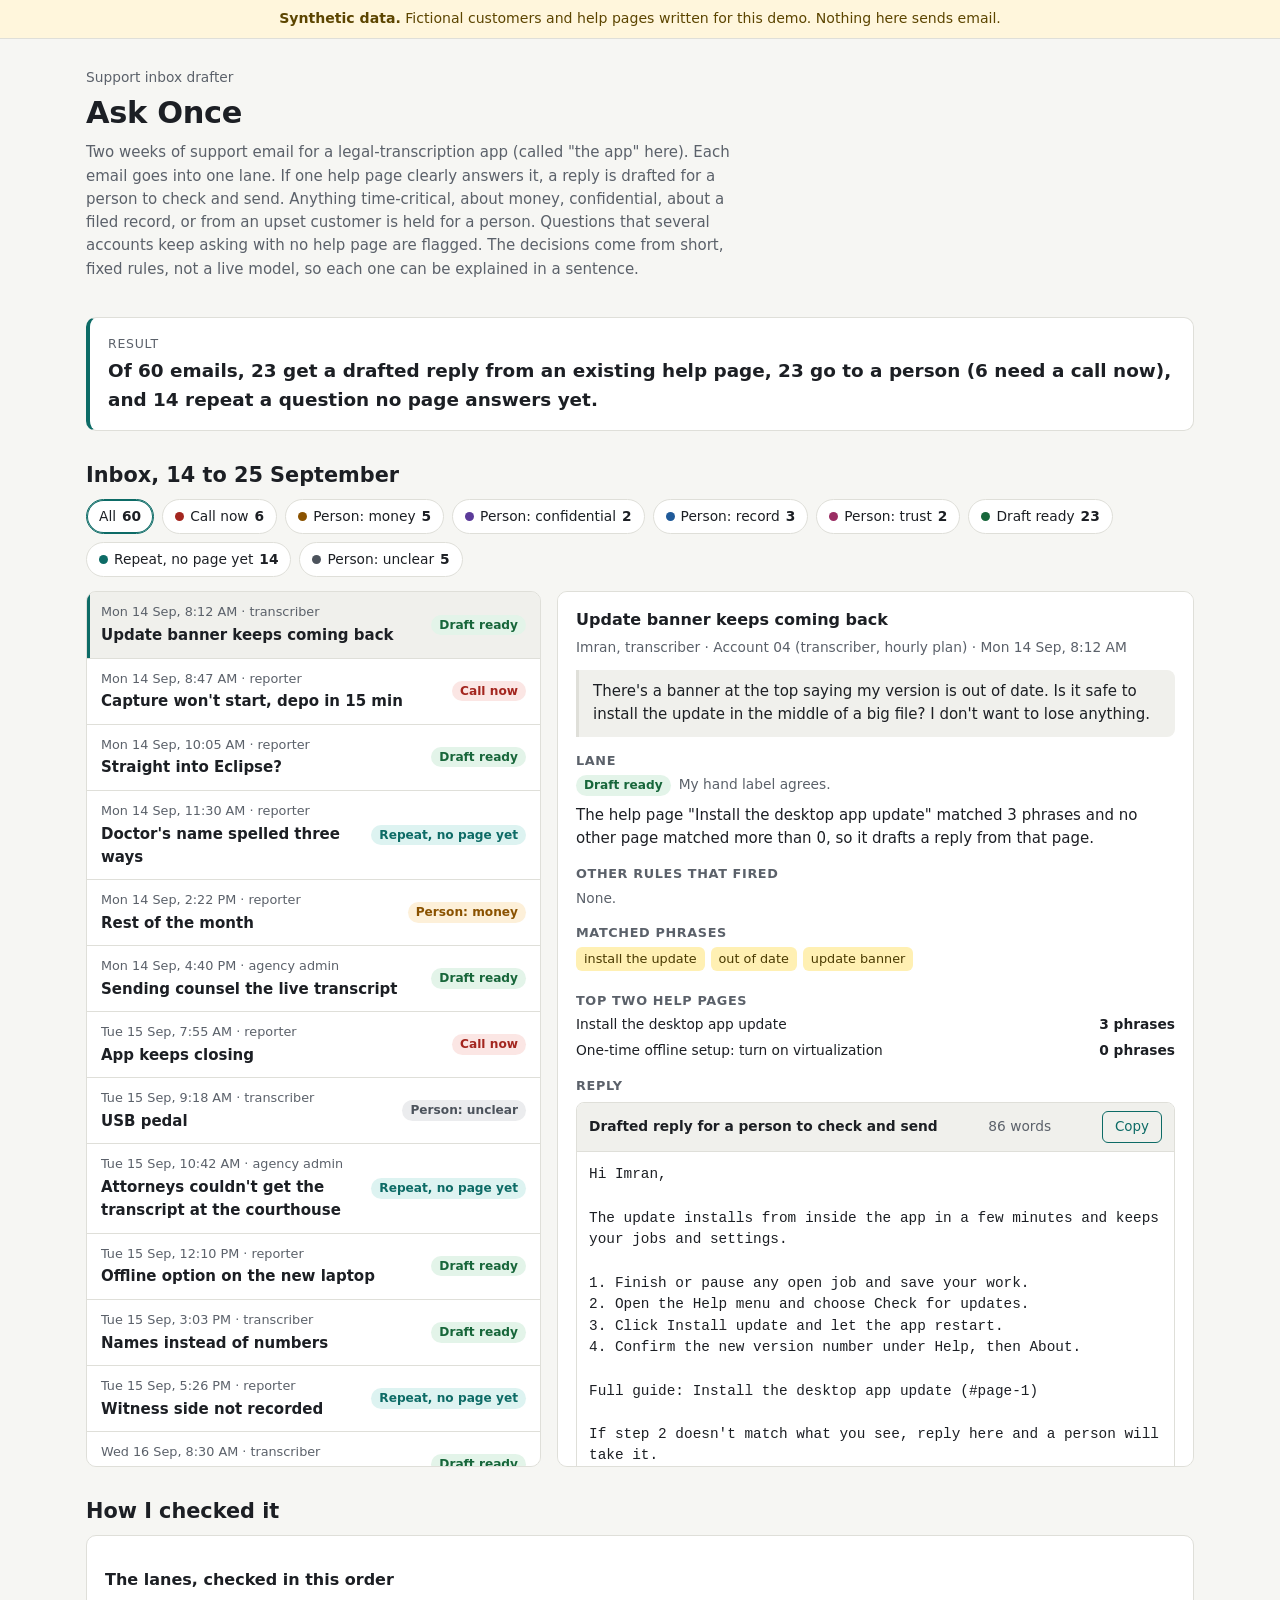
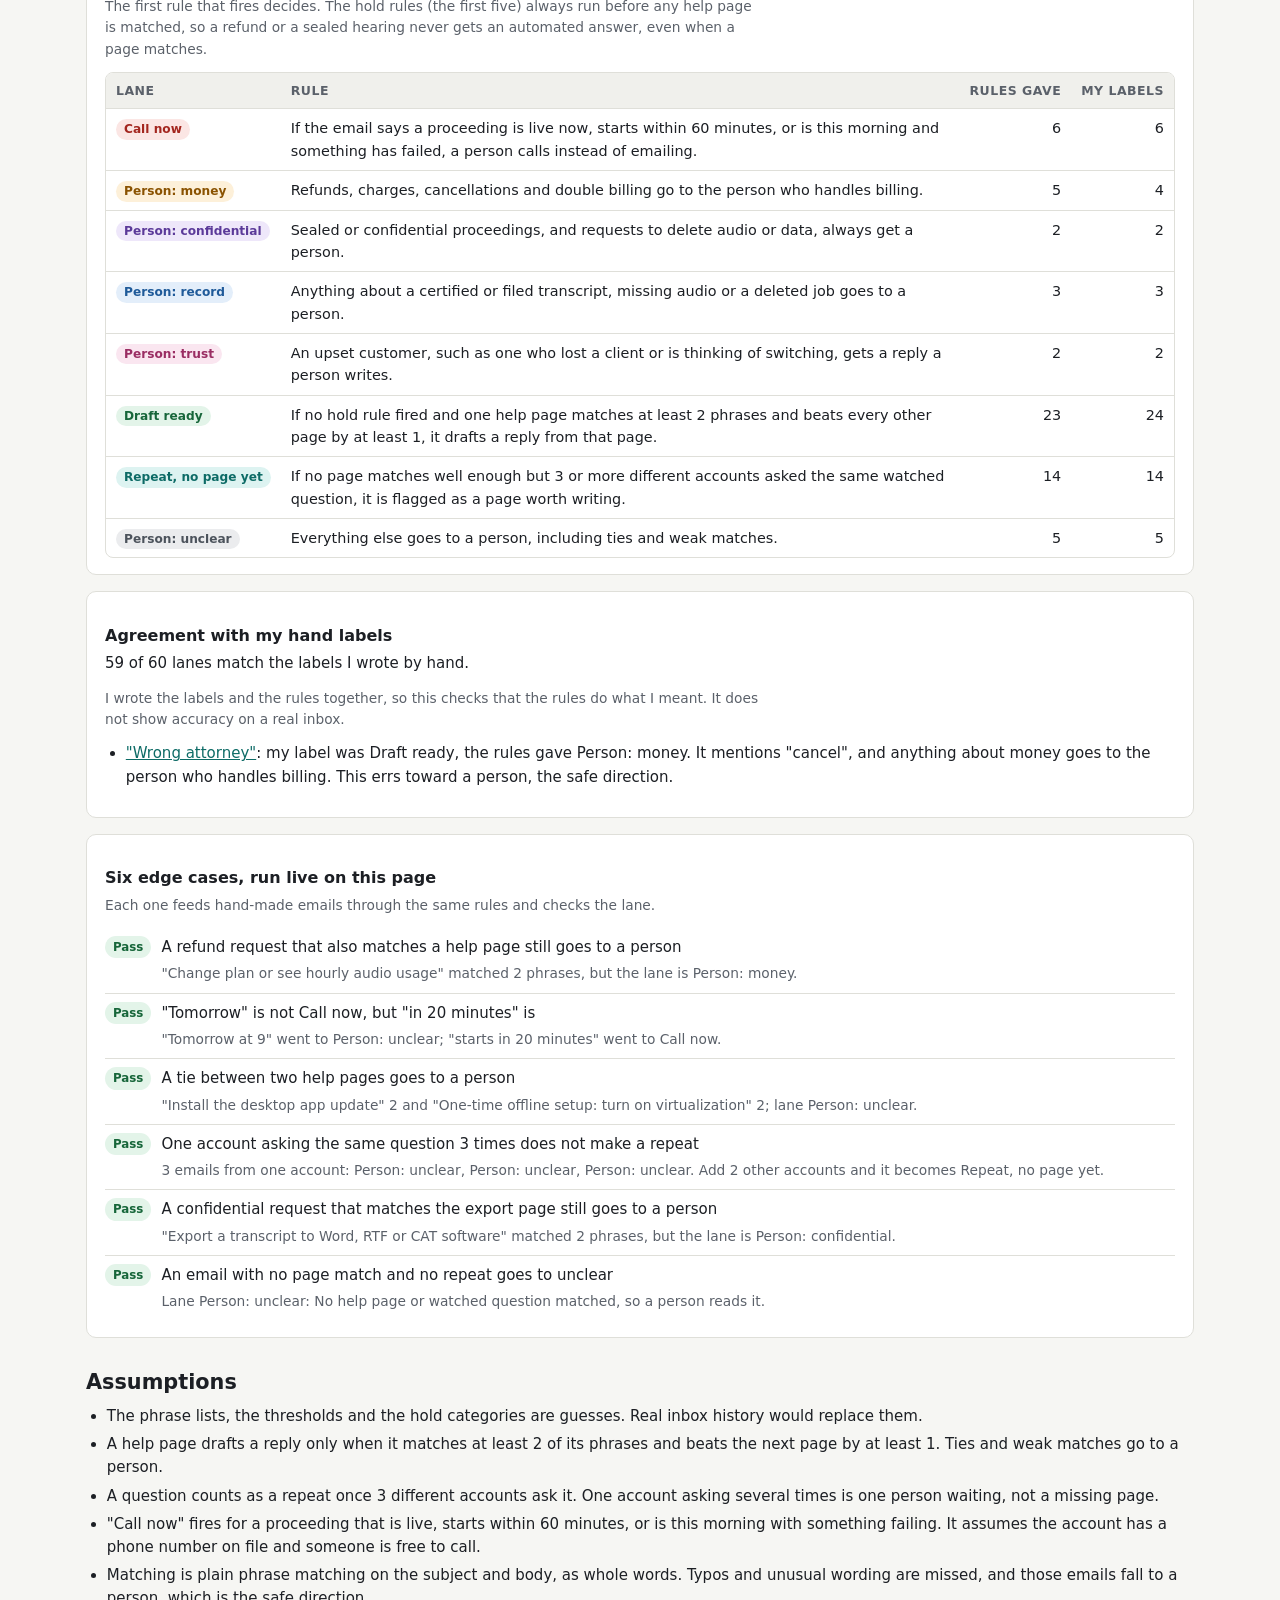
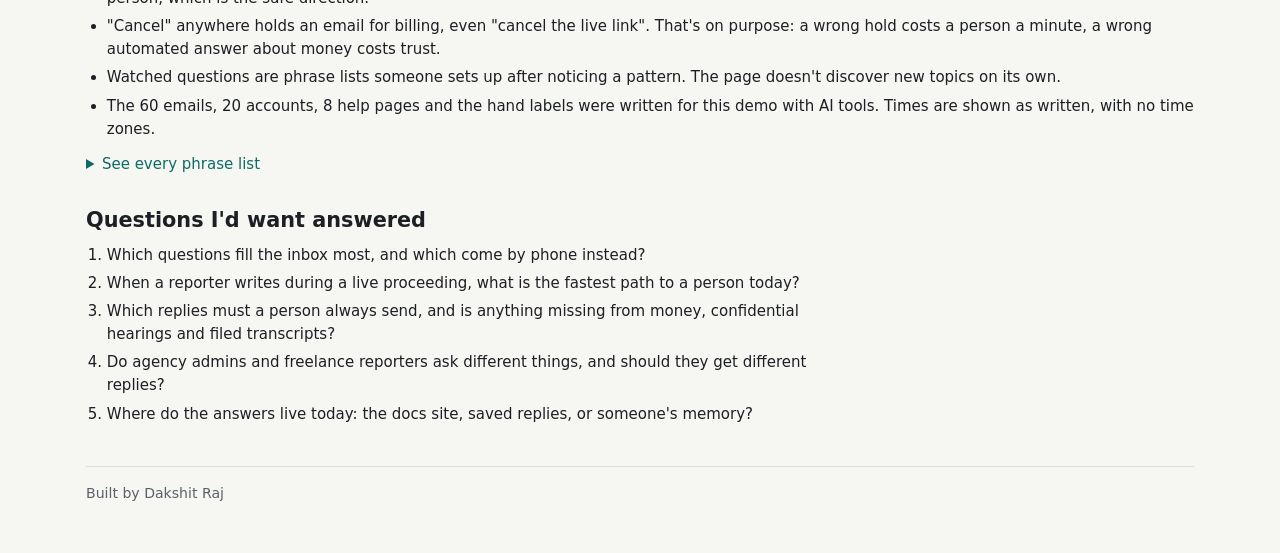
==== index.html @ 1c15a2d5 "Publish work sample" ====
<!doctype html>
<html lang="en">
<head>
<meta charset="utf-8">
<meta name="viewport" content="width=device-width, initial-scale=1, viewport-fit=cover">
<title>Ask Once</title>
<meta name="description" content="A support-inbox drafter for a legal-transcription app: drafts replies from help pages, holds time-critical, money, confidential and record emails for a person, and flags repeat questions with no page yet. Synthetic data.">
<link rel="stylesheet" href="styles.css">
</head>
<body>

<div class="banner" role="note"><strong>Synthetic data.</strong> Fictional customers and help pages written for this demo. Nothing here sends email.</div>

<div class="wrap">

  <header class="top">
    <p class="kicker">Support inbox drafter</p>
    <h1>Ask Once</h1>
    <p class="lede">Two weeks of support email for a legal-transcription app (called "the app" here). Each email goes into one lane. If one help page clearly answers it, a reply is drafted for a person to check and send. Anything time-critical, about money, confidential, about a filed record, or from an upset customer is held for a person. Questions that several accounts keep asking with no help page are flagged. The decisions come from short, fixed rules, not a live model, so each one can be explained in a sentence.</p>
  </header>

  <section class="result" id="result" aria-live="polite">
    <p class="result-label">Result</p>
    <p class="headline" id="headline">Turn on JavaScript to sort the inbox.</p>
  </section>

  <section aria-labelledby="inbox-h">
    <h2 id="inbox-h">Inbox, 14 to 25 September</h2>
    <ul class="chips" id="chips" aria-label="Filter by lane"></ul>
    <div class="inbox">
      <div class="list-wrap">
        <ul class="list" id="list" aria-label="Emails"></ul>
      </div>
      <article class="detail" id="detail" aria-live="polite" tabindex="-1">
        <p class="muted">Pick an email to see its lane, the rule that decided it, and the reply.</p>
      </article>
    </div>
  </section>

  <section id="checks" aria-labelledby="checks-h">
    <h2 id="checks-h">How I checked it</h2>
    <div class="checks-grid">
      <div class="card">
        <h3>The lanes, checked in this order</h3>
        <p class="section-note small">The first rule that fires decides. The hold rules (the first five) always run before any help page is matched, so a refund or a sealed hearing never gets an automated answer, even when a page matches.</p>
        <div class="table-scroll">
          <table class="rules-table">
            <thead><tr><th>Lane</th><th>Rule</th><th class="num">Rules gave</th><th class="num">My labels</th></tr></thead>
            <tbody id="lane-table"></tbody>
          </table>
        </div>
      </div>
      <div class="card">
        <h3>Agreement with my hand labels</h3>
        <p id="agreement"></p>
        <p class="section-note small">I wrote the labels and the rules together, so this checks that the rules do what I meant. It does not show accuracy on a real inbox.</p>
        <ul id="disagreements"></ul>
      </div>
      <div class="card">
        <h3>Six edge cases, run live on this page</h3>
        <p class="section-note small">Each one feeds hand-made emails through the same rules and checks the lane.</p>
        <ol class="edge" id="edge-cases"></ol>
      </div>
    </div>
  </section>

  <section id="assumptions" aria-labelledby="assumptions-h">
    <h2 id="assumptions-h">Assumptions</h2>
    <ul>
      <li>The phrase lists, the thresholds and the hold categories are guesses. Real inbox history would replace them.</li>
      <li>A help page drafts a reply only when it matches at least <span data-setting="minPageScore">2</span> of its phrases and beats the next page by at least <span data-setting="minLead">1</span>. Ties and weak matches go to a person.</li>
      <li>A question counts as a repeat once <span data-setting="minRepeatAccounts">3</span> different accounts ask it. One account asking several times is one person waiting, not a missing page.</li>
      <li>"Call now" fires for a proceeding that is live, starts within <span data-setting="callNowMaxMinutes">60</span> minutes, or is this morning with something failing. It assumes the account has a phone number on file and someone is free to call.</li>
      <li>Matching is plain phrase matching on the subject and body, as whole words. Typos and unusual wording are missed, and those emails fall to a person, which is the safe direction.</li>
      <li>"Cancel" anywhere holds an email for billing, even "cancel the live link". That's on purpose: a wrong hold costs a person a minute, a wrong automated answer about money costs trust.</li>
      <li>Watched questions are phrase lists someone sets up after noticing a pattern. The page doesn't discover new topics on its own.</li>
      <li>The 60 emails, 20 accounts, 8 help pages and the hand labels were written for this demo with AI tools. Times are shown as written, with no time zones.</li>
    </ul>
    <details>
      <summary>See every phrase list</summary>
      <div id="phrase-lists"></div>
    </details>
  </section>

  <section id="questions" aria-labelledby="questions-h">
    <h2 id="questions-h">Questions I'd want answered</h2>
    <ol class="questions">
      <li>Which questions fill the inbox most, and which come by phone instead?</li>
      <li>When a reporter writes during a live proceeding, what is the fastest path to a person today?</li>
      <li>Which replies must a person always send, and is anything missing from money, confidential hearings and filed transcripts?</li>
      <li>Do agency admins and freelance reporters ask different things, and should they get different replies?</li>
      <li>Where do the answers live today: the docs site, saved replies, or someone's memory?</li>
    </ol>
  </section>

  <footer class="foot">
    <span>Built by Dakshit Raj</span>
    <a href="gaps.html" id="gaps-link" hidden>What to write next: the repeat questions and the pages they need</a>
  </footer>

</div>

<script src="data.js"></script>
<script src="rules.mjs"></script>
<script src="app.js"></script>
</body>
</html>
---- styles.css ----
/* Ask Once: shared styles for index.html and gaps.html. Light and dark themes. */

:root {
  color-scheme: light;
  --bg: #f6f6f3;
  --surface: #ffffff;
  --surface-2: #f0f0ec;
  --fg: #1c1f24;
  --muted: #5b616a;
  --border: #dfdfd9;
  --accent: #0d6b66;
  --accent-fg: #ffffff;
  --focus: #1b74d4;
  --banner-bg: #fff6dc;
  --banner-fg: #5c4500;
  --mark-bg: #fff0b3;
  --mark-fg: #4a3a00;
  --pass: #17663a;
  --pass-bg: #e3f4e9;
  --fail: #a3261f;
  --fail-bg: #fbe6e4;

  --lane-call_now: #a3261f;   --lane-call_now-bg: #fbe6e4;
  --lane-money: #8a5200;      --lane-money-bg: #fdf0d9;
  --lane-confidential: #5b3a99; --lane-confidential-bg: #eee7fa;
  --lane-record: #1f5a99;     --lane-record-bg: #e3eefa;
  --lane-trust: #9a2d63;      --lane-trust-bg: #fae6f0;
  --lane-draft: #17663a;      --lane-draft-bg: #e3f4e9;
  --lane-repeat: #0d6b66;     --lane-repeat-bg: #ddf3f1;
  --lane-unclear: #4c535c;    --lane-unclear-bg: #ebecee;
}

@media (prefers-color-scheme: dark) {
  :root:not([data-theme="light"]) {
    color-scheme: dark;
    --bg: #121417;
    --surface: #1a1d21;
    --surface-2: #22262b;
    --fg: #e6e8eb;
    --muted: #a0a7b0;
    --border: #2f343a;
    --accent: #4fc2b9;
    --accent-fg: #0b1716;
    --focus: #6cb0ff;
    --banner-bg: #2e2712;
    --banner-fg: #f2dc9b;
    --mark-bg: #4a3f12;
    --mark-fg: #fbe9a8;
    --pass: #7fd8a1;
    --pass-bg: #163222;
    --fail: #ff9b92;
    --fail-bg: #3a1a18;

    --lane-call_now: #ff9b92;   --lane-call_now-bg: #3a1a18;
    --lane-money: #f2c071;      --lane-money-bg: #35280f;
    --lane-confidential: #c6aef5; --lane-confidential-bg: #2a2140;
    --lane-record: #9cc4f5;     --lane-record-bg: #172a40;
    --lane-trust: #f3a3c9;      --lane-trust-bg: #3a1a2a;
    --lane-draft: #7fd8a1;      --lane-draft-bg: #163222;
    --lane-repeat: #78d8cf;     --lane-repeat-bg: #11302d;
    --lane-unclear: #c2c8cf;    --lane-unclear-bg: #2a2e33;
  }
}

:root[data-theme="dark"] {
  color-scheme: dark;
  --bg: #121417;
  --surface: #1a1d21;
  --surface-2: #22262b;
  --fg: #e6e8eb;
  --muted: #a0a7b0;
  --border: #2f343a;
  --accent: #4fc2b9;
  --accent-fg: #0b1716;
  --focus: #6cb0ff;
  --banner-bg: #2e2712;
  --banner-fg: #f2dc9b;
  --mark-bg: #4a3f12;
  --mark-fg: #fbe9a8;
  --pass: #7fd8a1;
  --pass-bg: #163222;
  --fail: #ff9b92;
  --fail-bg: #3a1a18;

  --lane-call_now: #ff9b92;   --lane-call_now-bg: #3a1a18;
  --lane-money: #f2c071;      --lane-money-bg: #35280f;
  --lane-confidential: #c6aef5; --lane-confidential-bg: #2a2140;
  --lane-record: #9cc4f5;     --lane-record-bg: #172a40;
  --lane-trust: #f3a3c9;      --lane-trust-bg: #3a1a2a;
  --lane-draft: #7fd8a1;      --lane-draft-bg: #163222;
  --lane-repeat: #78d8cf;     --lane-repeat-bg: #11302d;
  --lane-unclear: #c2c8cf;    --lane-unclear-bg: #2a2e33;
}

*, *::before, *::after { box-sizing: border-box; }

html { -webkit-text-size-adjust: 100%; }

body {
  margin: 0;
  background: var(--bg);
  color: var(--fg);
  font: 15px/1.55 system-ui, -apple-system, "Segoe UI", Roboto, "Helvetica Neue", Arial, sans-serif;
}

.wrap {
  max-width: 1140px;
  margin: 0 auto;
  padding-inline: 16px;
  padding-block: 0 48px;
}

a { color: var(--accent); }
a:focus-visible, button:focus-visible, input:focus-visible, summary:focus-visible {
  outline: 2px solid var(--focus);
  outline-offset: 2px;
}

h1, h2, h3, h4 { line-height: 1.25; margin: 0; }
h1 { font-size: 1.9rem; letter-spacing: -0.01em; }
h2 { font-size: 1.3rem; margin-bottom: 0.6rem; }
h3 { font-size: 1rem; margin: 1.1rem 0 0.4rem; }
h4 { font-size: 0.8rem; text-transform: uppercase; letter-spacing: 0.05em; color: var(--muted); margin: 1rem 0 0.35rem; }
p { margin: 0 0 0.75rem; }
ul, ol { margin: 0 0 0.75rem; padding-left: 1.3rem; }
li + li { margin-top: 0.3rem; }
code { font: 0.9em/1.4 ui-monospace, SFMono-Regular, Menlo, Consolas, monospace; }

.muted { color: var(--muted); }
.small { font-size: 0.86rem; }

/* ---------- banner and header ---------- */

.banner {
  background: var(--banner-bg);
  color: var(--banner-fg);
  border-bottom: 1px solid var(--border);
  font-size: 0.88rem;
  padding-block: 8px;
  padding-inline: 16px;
  text-align: center;
}
.banner strong { font-weight: 650; }

.top { padding-block: 28px 8px; }
.top .kicker { color: var(--muted); font-size: 0.86rem; margin-bottom: 0.35rem; }
.lede { color: var(--muted); max-width: 70ch; margin-top: 0.6rem; }

.result {
  background: var(--surface);
  border: 1px solid var(--border);
  border-left: 4px solid var(--accent);
  border-radius: 10px;
  padding: 16px 18px;
  margin: 16px 0 24px;
}
.result-label { font-size: 0.78rem; text-transform: uppercase; letter-spacing: 0.06em; color: var(--muted); margin: 0 0 0.25rem; }
.headline { font-size: 1.15rem; font-weight: 600; margin: 0; }

section { margin-top: 32px; }
.section-note { color: var(--muted); max-width: 75ch; }

/* ---------- lane badges and chips ---------- */

.badge {
  display: inline-block;
  font-size: 0.76rem;
  font-weight: 600;
  line-height: 1.2;
  padding: 3px 8px;
  border-radius: 999px;
  white-space: nowrap;
  color: var(--lane-unclear);
  background: var(--lane-unclear-bg);
}
.lane-call_now { color: var(--lane-call_now); background: var(--lane-call_now-bg); }
.lane-money { color: var(--lane-money); background: var(--lane-money-bg); }
.lane-confidential { color: var(--lane-confidential); background: var(--lane-confidential-bg); }
.lane-record { color: var(--lane-record); background: var(--lane-record-bg); }
.lane-trust { color: var(--lane-trust); background: var(--lane-trust-bg); }
.lane-draft { color: var(--lane-draft); background: var(--lane-draft-bg); }
.lane-repeat { color: var(--lane-repeat); background: var(--lane-repeat-bg); }
.lane-unclear { color: var(--lane-unclear); background: var(--lane-unclear-bg); }

.chips { display: flex; flex-wrap: wrap; gap: 8px; margin: 0 0 14px; padding: 0; list-style: none; }
.chips li + li { margin-top: 0; }
.chip {
  font: inherit;
  font-size: 0.86rem;
  display: inline-flex;
  align-items: center;
  gap: 6px;
  padding: 6px 12px;
  border-radius: 999px;
  border: 1px solid var(--border);
  background: var(--surface);
  color: var(--fg);
  cursor: pointer;
}
.chip .count { font-weight: 700; font-variant-numeric: tabular-nums; }
.chip .dot { width: 9px; height: 9px; border-radius: 50%; background: currentColor; flex: none; }
.chip[aria-pressed="true"] { border-color: var(--accent); box-shadow: inset 0 0 0 1px var(--accent); }
.chip .dot.lane-call_now { background: var(--lane-call_now); }
.chip .dot.lane-money { background: var(--lane-money); }
.chip .dot.lane-confidential { background: var(--lane-confidential); }
.chip .dot.lane-record { background: var(--lane-record); }
.chip .dot.lane-trust { background: var(--lane-trust); }
.chip .dot.lane-draft { background: var(--lane-draft); }
.chip .dot.lane-repeat { background: var(--lane-repeat); }
.chip .dot.lane-unclear { background: var(--lane-unclear); }

/* ---------- inbox: list + detail ---------- */

.list-wrap { max-height: 26rem; overflow: auto; }

.inbox {
  display: grid;
  grid-template-columns: minmax(0, 1fr);
  gap: 16px;
  align-items: start;
}
@media (min-width: 900px) {
  .inbox { grid-template-columns: minmax(0, 5fr) minmax(0, 7fr); }
  .detail { position: sticky; top: 12px; max-height: calc(100vh - 24px); overflow: auto; }
  .list-wrap { max-height: calc(100vh - 24px); overflow: auto; }
}

.list-wrap, .detail, .card {
  background: var(--surface);
  border: 1px solid var(--border);
  border-radius: 10px;
  min-width: 0;
}
.list { list-style: none; margin: 0; padding: 0; }
.list li + li { margin-top: 0; border-top: 1px solid var(--border); }
.mail {
  font: inherit;
  color: inherit;
  text-align: left;
  width: 100%;
  background: transparent;
  border: 0;
  padding: 10px 14px;
  cursor: pointer;
  display: grid;
  grid-template-columns: minmax(0, 1fr) auto;
  gap: 2px 10px;
}
.mail:hover { background: var(--surface-2); }
.mail[aria-current="true"] { background: var(--surface-2); box-shadow: inset 3px 0 0 var(--accent); }
.mail .meta { color: var(--muted); font-size: 0.8rem; grid-column: 1 / 2; }
.mail .subject { font-weight: 600; grid-column: 1 / 2; overflow-wrap: anywhere; }
.mail .badge { grid-column: 2 / 3; grid-row: 1 / span 2; align-self: center; }
.list-empty { padding: 14px; color: var(--muted); }

.detail { padding: 18px; }
.detail h3:first-child { margin-top: 0; }
.detail .who { color: var(--muted); font-size: 0.86rem; margin-bottom: 0.75rem; }
.email-body {
  margin: 0 0 0.75rem;
  padding: 10px 14px;
  border-left: 3px solid var(--border);
  background: var(--surface-2);
  border-radius: 0 8px 8px 0;
  overflow-wrap: anywhere;
}
.decision { display: flex; flex-wrap: wrap; gap: 8px; align-items: baseline; }
.reason { margin: 0.5rem 0 0; font-weight: 500; }
.phrase {
  display: inline-block;
  font-size: 0.8rem;
  padding: 2px 8px;
  margin: 0 6px 6px 0;
  border-radius: 6px;
  background: var(--mark-bg);
  color: var(--mark-fg);
  overflow-wrap: anywhere;
}
.scores { list-style: none; padding: 0; margin: 0 0 0.5rem; }
.scores li { display: flex; justify-content: space-between; gap: 12px; }
.scores .score { font-variant-numeric: tabular-nums; font-weight: 700; }
.fired { padding-left: 1.1rem; }

.reply { border: 1px solid var(--border); border-radius: 8px; margin-top: 0.5rem; overflow: hidden; }
.reply-head {
  display: flex; flex-wrap: wrap; gap: 8px; align-items: center; justify-content: space-between;
  padding: 8px 12px; background: var(--surface-2); border-bottom: 1px solid var(--border); font-size: 0.86rem;
}
.reply-head .title { font-weight: 600; }
.reply pre {
  margin: 0;
  padding: 12px;
  white-space: pre-wrap;
  overflow-wrap: anywhere;
  font: 0.9rem/1.5 ui-monospace, SFMono-Regular, Menlo, Consolas, monospace;
}
.reply .person-note { padding: 12px; margin: 0; color: var(--muted); }

.btn {
  font: inherit;
  font-size: 0.84rem;
  padding: 5px 12px;
  border-radius: 6px;
  border: 1px solid var(--accent);
  background: var(--accent);
  color: var(--accent-fg);
  cursor: pointer;
}
.btn-quiet { background: transparent; color: var(--accent); }

/* ---------- checks, tables ---------- */

.card { padding: 16px 18px; }
.table-scroll { overflow-x: auto; -webkit-overflow-scrolling: touch; border: 1px solid var(--border); border-radius: 8px; background: var(--surface); }
table { border-collapse: collapse; width: 100%; font-size: 0.9rem; }
th, td { text-align: left; vertical-align: top; padding: 8px 10px; border-bottom: 1px solid var(--border); }
th { font-size: 0.78rem; text-transform: uppercase; letter-spacing: 0.04em; color: var(--muted); background: var(--surface-2); }
tr:last-child td { border-bottom: 0; }
td.num, th.num { text-align: right; font-variant-numeric: tabular-nums; white-space: nowrap; }
.rules-table td:nth-child(2) { min-width: 18rem; }
.shots td:nth-child(2), .shots td:nth-child(3), .shots td:nth-child(4) { min-width: 11rem; }

.checks-grid { display: grid; grid-template-columns: minmax(0, 1fr); gap: 16px; }
.edge { list-style: none; padding: 0; margin: 0; }
.edge li { display: grid; grid-template-columns: auto minmax(0, 1fr); gap: 4px 10px; padding: 8px 0; border-top: 1px solid var(--border); }
.edge li:first-child { border-top: 0; }
.edge li + li { margin-top: 0; }
.edge .detail-line { grid-column: 2; color: var(--muted); font-size: 0.86rem; }
.pf { font-size: 0.74rem; font-weight: 700; padding: 2px 8px; border-radius: 999px; align-self: start; }
.pf.pass { color: var(--pass); background: var(--pass-bg); }
.pf.fail { color: var(--fail); background: var(--fail-bg); }

details { margin-top: 0.5rem; }
summary { cursor: pointer; color: var(--accent); }
details .phrase-group { margin: 0.5rem 0; }

.questions li { max-width: 75ch; }

/* ---------- gaps page ---------- */

.whatif {
  position: sticky;
  top: 0;
  z-index: 2;
  background: var(--surface);
  border: 1px solid var(--border);
  border-left: 4px solid var(--accent);
  border-radius: 10px;
  padding: 12px 16px;
  margin: 16px 0;
}
.whatif p { margin: 0; }
.whatif .headline { font-size: 1.05rem; }
.whatif .tally { color: var(--muted); font-size: 0.88rem; margin-top: 0.25rem; }

.cluster { margin-top: 20px; }
.cluster-head { display: grid; grid-template-columns: auto minmax(0, 1fr); gap: 4px 12px; align-items: baseline; }
.rank {
  display: inline-grid; place-items: center;
  width: 2rem; height: 2rem; border-radius: 50%;
  background: var(--lane-repeat-bg); color: var(--lane-repeat); font-weight: 700;
}
.cluster-head .meta { grid-column: 2; color: var(--muted); font-size: 0.88rem; margin: 0; }
.cluster-cols { display: grid; grid-template-columns: minmax(0, 1fr); gap: 0 24px; }
@media (min-width: 900px) { .cluster-cols { grid-template-columns: minmax(0, 1fr) minmax(0, 1fr); } }
.example { margin: 0 0 10px; }
.example .email-body { margin-bottom: 4px; }
.example .src { font-size: 0.82rem; color: var(--muted); }
.outline dt { font-weight: 600; font-size: 0.86rem; }
.outline dd { margin: 0 0 0.5rem; }
mark.check { background: var(--mark-bg); color: var(--mark-fg); border-radius: 4px; padding: 0 3px; }

.toggle-row {
  display: flex; flex-wrap: wrap; gap: 10px 16px; align-items: center;
  margin-top: 14px; padding-top: 12px; border-top: 1px solid var(--border);
}
.toggle { display: inline-flex; gap: 10px; align-items: center; cursor: pointer; font-weight: 600; }
.toggle input { width: 18px; height: 18px; accent-color: var(--accent); }
.effect { margin: 0; color: var(--muted); font-size: 0.9rem; flex: 1 1 16rem; min-width: 0; }
.effect.on { color: var(--fg); }

/* ---------- footer ---------- */

.foot {
  margin-top: 40px;
  padding-top: 16px;
  border-top: 1px solid var(--border);
  display: flex; flex-wrap: wrap; gap: 8px 20px; justify-content: space-between;
  color: var(--muted); font-size: 0.88rem;
}

@media (max-width: 480px) {
  h1 { font-size: 1.55rem; }
  .headline { font-size: 1.05rem; }
  .detail, .card { padding: 14px; }
  .mail { padding: 10px 12px; }
}

@media (prefers-reduced-motion: no-preference) {
  html { scroll-behavior: smooth; }
}
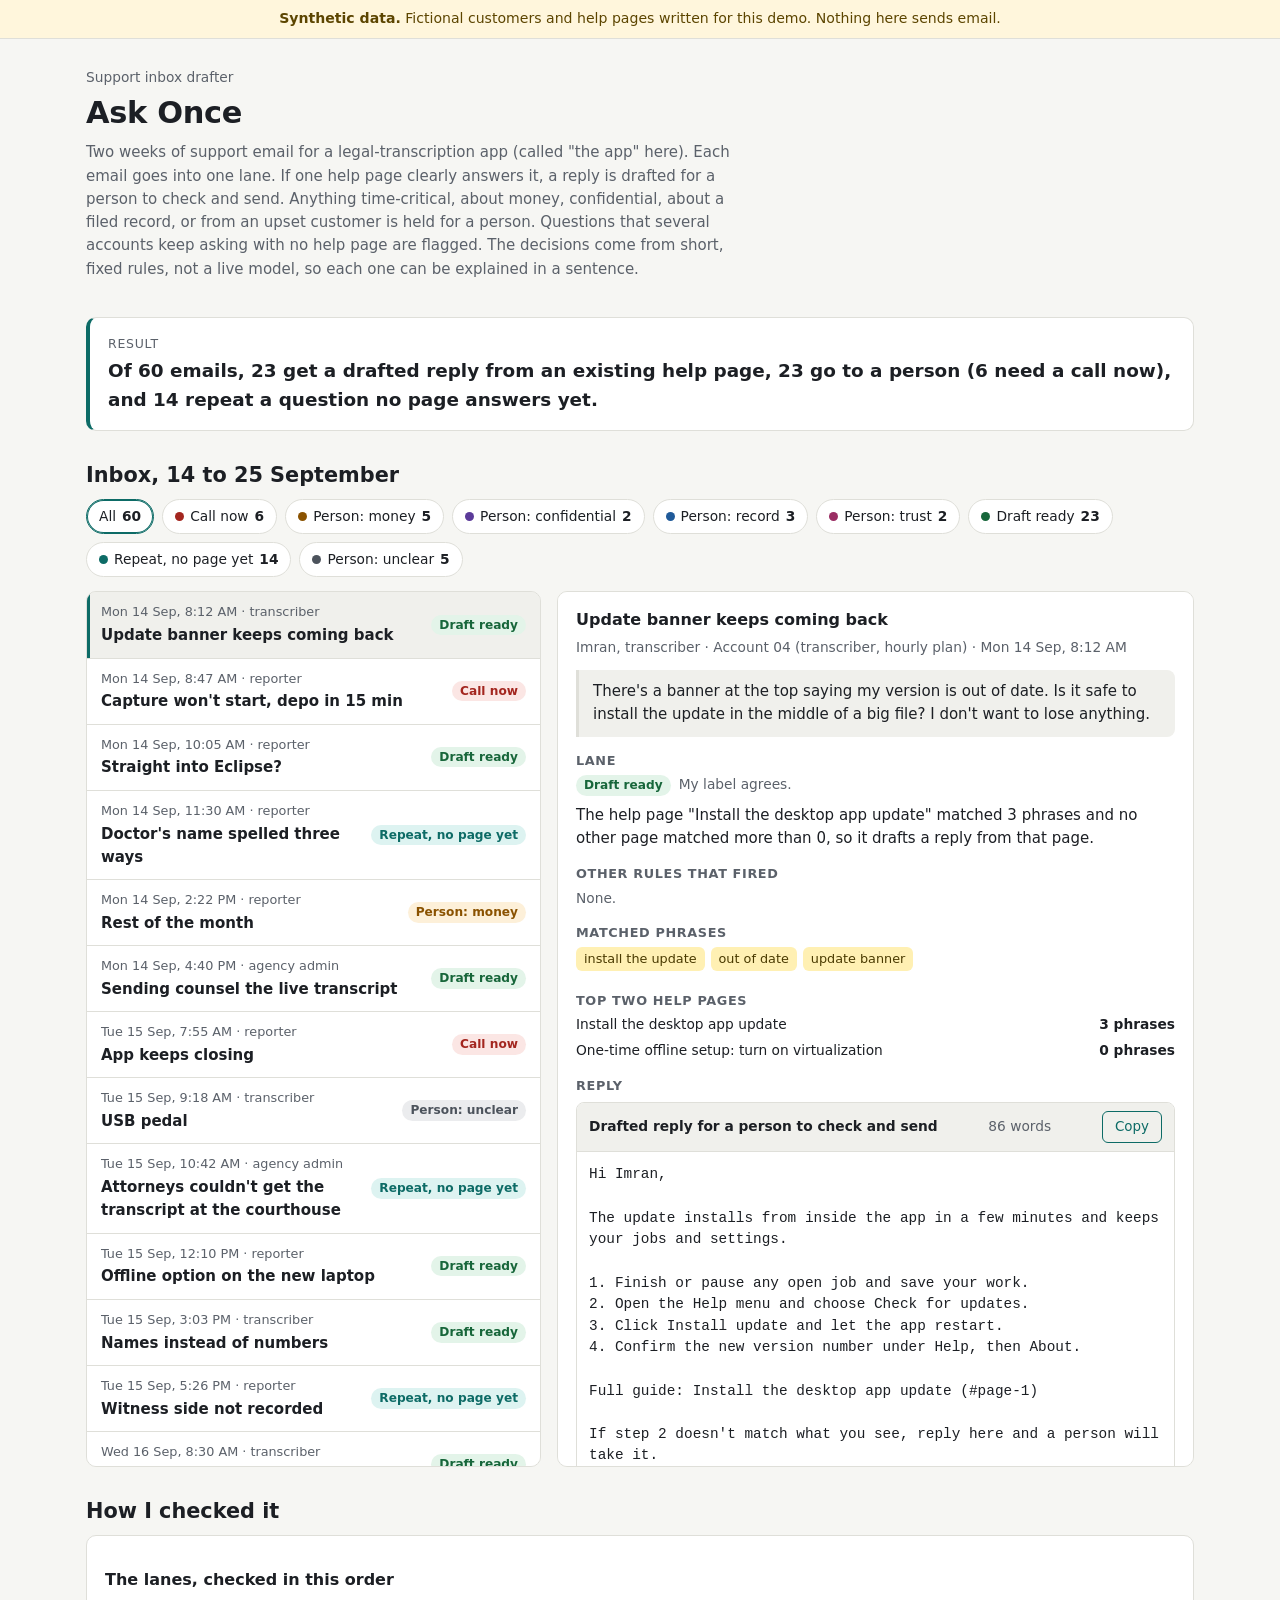
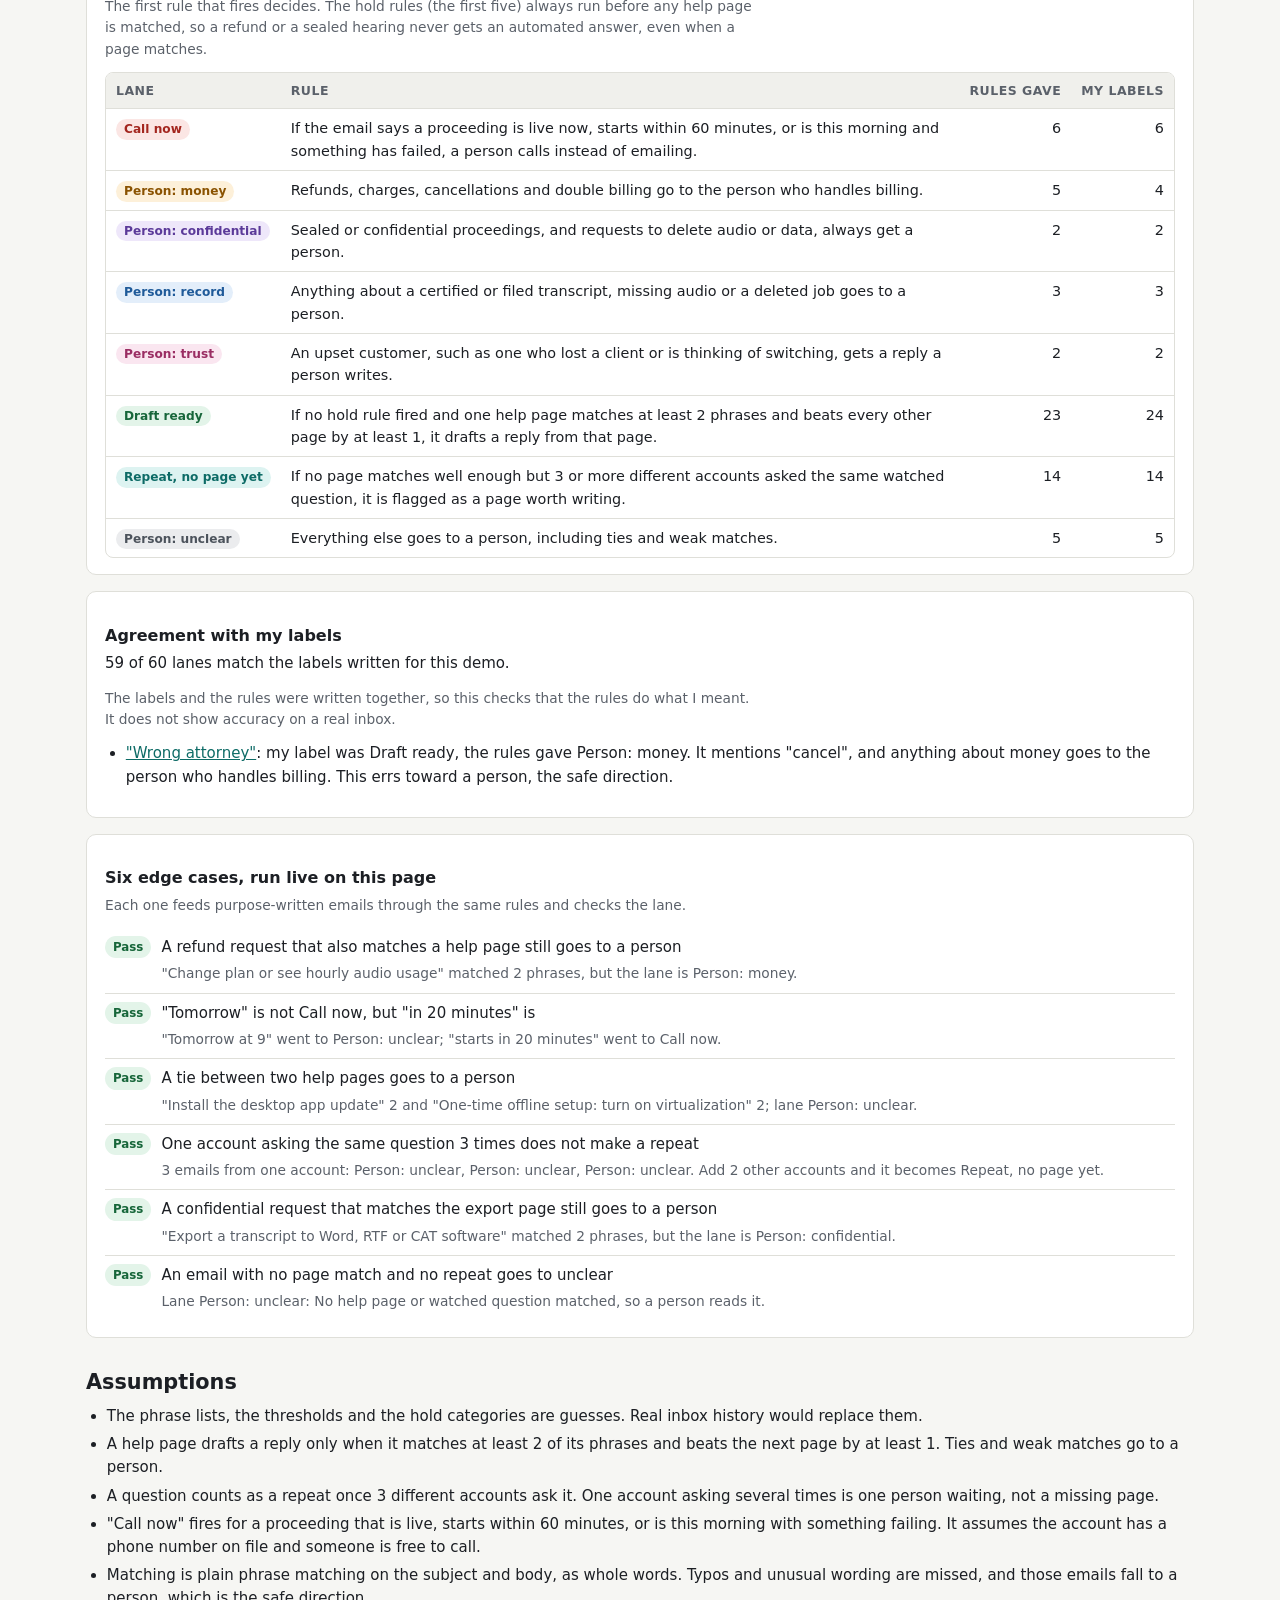
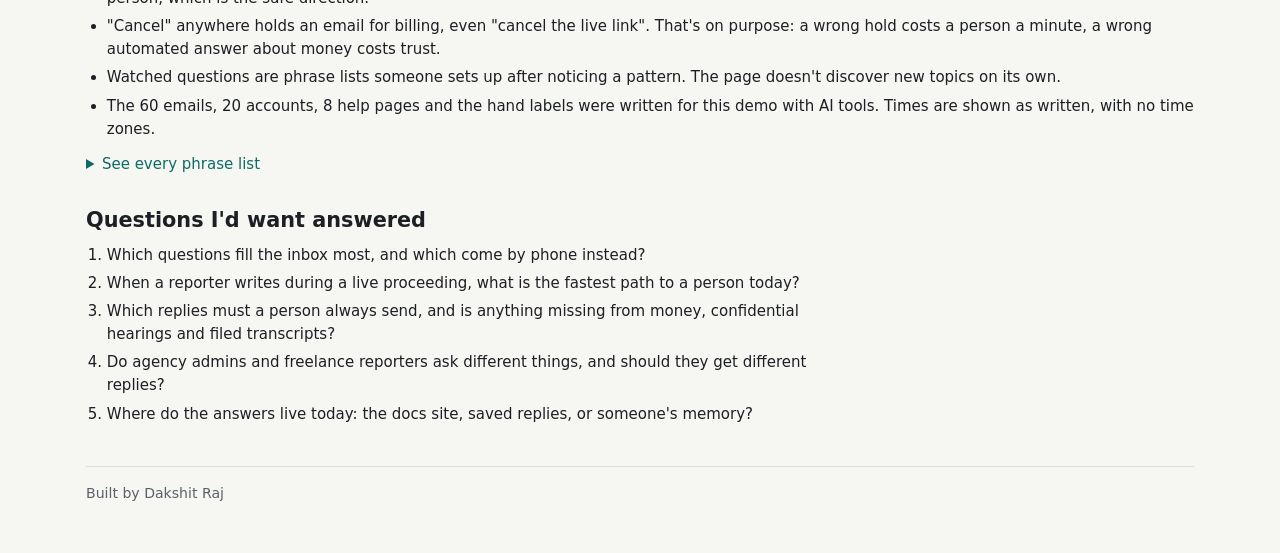
==== commit b4013db9: "Neutral wording for who wrote the test labels Replace the "labels I wrote by hand" claim (README, in" ====
--- a/index.html
+++ b/index.html
@@ -51,14 +51,14 @@
         </div>
       </div>
       <div class="card">
-        <h3>Agreement with my hand labels</h3>
+        <h3>Agreement with my labels</h3>
         <p id="agreement"></p>
-        <p class="section-note small">I wrote the labels and the rules together, so this checks that the rules do what I meant. It does not show accuracy on a real inbox.</p>
+        <p class="section-note small">The labels and the rules were written together, so this checks that the rules do what I meant. It does not show accuracy on a real inbox.</p>
         <ul id="disagreements"></ul>
       </div>
       <div class="card">
         <h3>Six edge cases, run live on this page</h3>
-        <p class="section-note small">Each one feeds hand-made emails through the same rules and checks the lane.</p>
+        <p class="section-note small">Each one feeds purpose-written emails through the same rules and checks the lane.</p>
         <ol class="edge" id="edge-cases"></ol>
       </div>
     </div>
